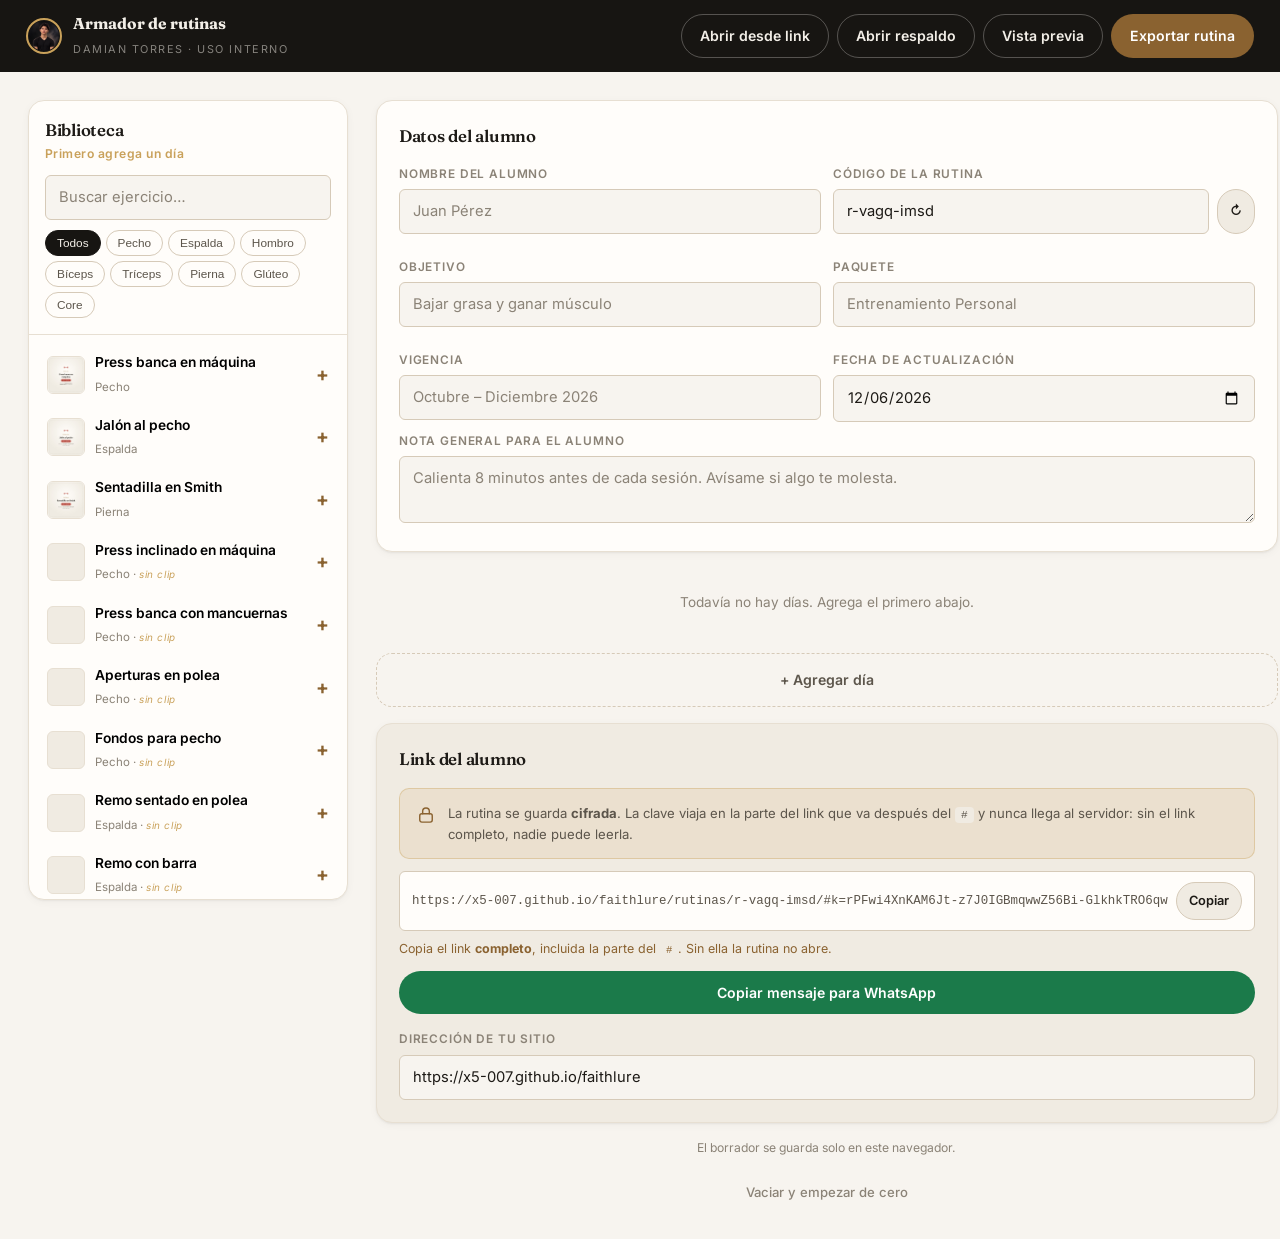
==== rutinas/armador/index.html @ 35e8b921 "Agregar rutinas personalizadas cifradas para alumnos Sistema para armar rutinas y mandarlas por What" ====
<!DOCTYPE html>
<html lang="es">
<head>
<meta charset="UTF-8">
<meta name="viewport" content="width=device-width, initial-scale=1.0">
<title>Armador de rutinas</title>
<meta name="robots" content="noindex, nofollow">
<meta name="theme-color" content="#171512">

<link rel="icon" href="../../img/perfil.png">
<link rel="preconnect" href="https://fonts.googleapis.com">
<link rel="preconnect" href="https://fonts.gstatic.com" crossorigin>
<link href="https://fonts.googleapis.com/css2?family=Fraunces:opsz,wght@9..144,400;9..144,500;9..144,600;9..144,700&family=Inter:wght@400;500;600;700&display=swap" rel="stylesheet">
<link rel="stylesheet" href="armador.css">
</head>
<body>

<header class="bar">
  <div class="bar__brand">
    <img src="../../img/perfil.png" alt="">
    <div>
      <strong>Armador de rutinas</strong>
      <span id="barRol">Uso interno</span>
    </div>
  </div>
  <div class="bar__actions">
    <button class="btn btn--ghost" id="btnImportarLink" type="button">Abrir desde link</button>
    <button class="btn btn--ghost" id="btnImportar" type="button">Abrir respaldo</button>
    <button class="btn btn--ghost" id="btnVista" type="button">Vista previa</button>
    <button class="btn btn--primary" id="btnExportar" type="button">Exportar rutina</button>
  </div>
  <input type="file" id="fileImport" accept=".json,application/json" hidden>
</header>

<main class="layout">

  <!-- ============ BIBLIOTECA ============ -->
  <aside class="biblio">
    <div class="biblio__head">
      <h2>Biblioteca</h2>
      <p id="biblioDestino">Agrega al día activo</p>
      <input type="search" id="buscar" class="input" placeholder="Buscar ejercicio…" autocomplete="off">
      <div class="filtros" id="filtros"></div>
    </div>
    <div class="biblio__list" id="biblioList"></div>
  </aside>

  <!-- ============ RUTINA ============ -->
  <section class="editor">

    <div class="card">
      <h2 class="card__title">Datos del alumno</h2>
      <div class="grid2">
        <label class="field">
          <span>Nombre del alumno</span>
          <input class="input" id="fAlumno" placeholder="Juan Pérez" autocomplete="off">
        </label>
        <label class="field">
          <span>Código de la rutina</span>
          <div class="field__row">
            <input class="input" id="fSlug" placeholder="r-7k2f-m3x8" autocomplete="off">
            <button class="btn btn--mini" id="btnSlug" type="button" title="Generar otro código">↻</button>
          </div>
        </label>
        <label class="field">
          <span>Objetivo</span>
          <input class="input" id="fObjetivo" placeholder="Bajar grasa y ganar músculo" autocomplete="off">
        </label>
        <label class="field">
          <span>Paquete</span>
          <input class="input" id="fPaquete" placeholder="Entrenamiento Personal" autocomplete="off">
        </label>
        <label class="field">
          <span>Vigencia</span>
          <input class="input" id="fVigencia" placeholder="Octubre – Diciembre 2026" autocomplete="off">
        </label>
        <label class="field">
          <span>Fecha de actualización</span>
          <input class="input" id="fFecha" type="date">
        </label>
      </div>
      <label class="field">
        <span>Nota general para el alumno</span>
        <textarea class="input" id="fNota" rows="2" placeholder="Calienta 8 minutos antes de cada sesión. Avísame si algo te molesta."></textarea>
      </label>
    </div>

    <div class="dias" id="dias"></div>

    <button class="btn btn--dashed" id="btnDia" type="button">+ Agregar día</button>

    <div class="card card--muted">
      <h2 class="card__title">Link del alumno</h2>
      <div class="candado">
        <svg viewBox="0 0 24 24" fill="none" stroke="currentColor" stroke-width="1.7" stroke-linecap="round">
          <rect x="4.5" y="10.5" width="15" height="10" rx="2.5"/><path d="M8 10.5V7.5a4 4 0 0 1 8 0v3"/>
        </svg>
        <p>La rutina se guarda <b>cifrada</b>. La clave viaja en la parte del link
           que va después del <code>#</code> y nunca llega al servidor: sin el link
           completo, nadie puede leerla.</p>
      </div>
      <div class="publicar__link">
        <code id="linkFinal">—</code>
        <button class="btn btn--mini" id="btnCopiarLink" type="button">Copiar</button>
      </div>
      <p class="hint aviso-clave">Copia el link <b>completo</b>, incluida la parte del <code>#</code>.
         Sin ella la rutina no abre.</p>
      <button class="btn btn--wa" id="btnWa" type="button">Copiar mensaje para WhatsApp</button>

      <label class="field" style="margin-top:16px">
        <span>Dirección de tu sitio</span>
        <input class="input" id="fSitio" placeholder="https://x5-007.github.io/faithlure">
      </label>
    </div>

    <p class="autosave">El borrador se guarda solo en este navegador.</p>
    <button class="btn btn--danger-ghost" id="btnLimpiar" type="button">Vaciar y empezar de cero</button>
  </section>
</main>

<!-- ============ MODAL DE EXPORTACIÓN ============ -->
<div class="modal" id="modal" hidden>
  <div class="modal__box">
    <button class="modal__x" id="modalX" type="button" aria-label="Cerrar">✕</button>
    <h2>Rutina cifrada y lista</h2>

    <div class="modal__files">
      <button class="btn btn--primary" id="btnFileHtml" type="button">Descargar index.html</button>
      <button class="btn btn--ghost" id="btnFileJson" type="button">Descargar respaldo</button>
    </div>

    <p class="modal__sub"><b>index.html</b> es el único archivo que va a GitHub.
       Dentro lleva la rutina cifrada.</p>

    <ol class="pasos">
      <li>En <b>github.com</b> abre tu repositorio y entra a la carpeta <code>rutinas</code>.</li>
      <li><b>Add file → Upload files</b>.</li>
      <li>Arrastra <code>index.html</code> y escribe la ruta <code id="mRuta"></code> antes del nombre.</li>
      <li><b>Commit changes</b>. En menos de un minuto el link funciona.</li>
    </ol>

    <div class="peligro">
      <strong>El respaldo NO se sube a GitHub.</strong>
      <p>El archivo <code id="mRespaldo"></code> tiene la clave sin cifrar. Guárdalo
         en tu computadora: es lo que te deja volver a editar esta rutina.
         Si lo subes al repositorio, el cifrado deja de servir de nada.</p>
    </div>

    <p class="hint">¿Perdiste el respaldo? Usa <b>«Abrir desde link»</b> y pega la URL
       completa del alumno: de ahí se recupera la rutina para editarla.</p>
  </div>
</div>

<div class="toast" id="toast" hidden></div>

<script src="../../config.js"></script>
<script src="../ejercicios.js"></script>
<script src="armador.js"></script>
</body>
</html>
---- rutinas/armador/armador.css ----
/* =========================================================================
   ARMADOR DE RUTINAS — panel interno
   Mismos tokens que el sitio, en una interfaz de trabajo más compacta.
   ========================================================================= */
:root {
  --paper:      #f7f4ef;
  --blanco:     #fffdf8;
  --paper-warm: #f0ebe2;
  --paper-card: #fffdfa;
  --ink:        #171512;
  --ink-line:   rgba(247, 244, 239, 0.14);

  --text:       #1d1a16;
  --text-soft:  #5c554b;
  --text-mute:  #8b8377;
  --text-onink: #f3efe8;

  --clay:       #8a6230;   /* bronce para texto: pasa contraste */
  --clay-deep:  #6f4e26;
  --bronze:     #c9a15a;   /* oro de la marca */
  --bronze-soft: rgba(201, 161, 90, 0.14);
  --green:      #1b7a4a;
  --peligro:    #b23a2e;

  --line:       #e7dfd2;
  --line-strong:#d6cab8;

  --font-display: 'Fraunces', Georgia, serif;
  --font-body: 'Inter', -apple-system, BlinkMacSystemFont, sans-serif;

  --r-sm: 6px;
  --r-md: 10px;
  --r-lg: 16px;
  --r-pill: 999px;
  --shadow-sm: 0 1px 2px rgba(23,21,18,.05), 0 2px 8px rgba(23,21,18,.04);
  --shadow-md: 0 8px 28px rgba(23,21,18,.12);
  --ease: cubic-bezier(.22,.61,.36,1);
}

*, *::before, *::after { box-sizing: border-box; }
body {
  margin: 0;
  background: var(--paper);
  color: var(--text);
  font-family: var(--font-body);
  font-size: 15px;
  line-height: 1.55;
  -webkit-font-smoothing: antialiased;
}
h2, h3 { font-family: var(--font-display); font-weight: 600; letter-spacing: -.015em; margin: 0; }
p { margin: 0; color: var(--text-soft); }
code { font-family: ui-monospace, SFMono-Regular, Menlo, monospace; font-size: .85em;
       background: var(--paper-warm); padding: 2px 6px; border-radius: 4px; }
:focus-visible { outline: 2px solid var(--clay); outline-offset: 2px; border-radius: 4px; }

/* ---- Barra superior ---------------------------------------------------- */
.bar {
  position: sticky; top: 0; z-index: 50;
  display: flex; align-items: center; gap: 16px; flex-wrap: wrap;
  padding: 12px clamp(14px, 3vw, 26px);
  background: var(--ink); color: var(--text-onink);
}
.bar__brand { display: flex; align-items: center; gap: 11px; margin-right: auto; }
.bar__brand img { width: 36px; height: 36px; border-radius: 50%; object-fit: cover;
                  border: 2px solid var(--bronze); padding: 1px; }
.bar__brand strong { display: block; font-family: var(--font-display); font-size: .98rem; }
.bar__brand span { font-size: .68rem; letter-spacing: .14em; text-transform: uppercase;
                   color: rgba(243,239,232,.5); }
.bar__actions { display: flex; gap: 8px; flex-wrap: wrap; }

/* ---- Botones ----------------------------------------------------------- */
.btn {
  display: inline-flex; align-items: center; justify-content: center; gap: 8px;
  padding: 10px 18px; border-radius: var(--r-pill); border: 1px solid transparent;
  font: inherit; font-weight: 600; font-size: .88rem; cursor: pointer;
  transition: background .2s var(--ease), border-color .2s var(--ease),
              color .2s var(--ease), transform .2s var(--ease);
}
.btn:hover { transform: translateY(-1px); }
.btn--primary { background: var(--clay); color: #fff; }
.btn--primary:hover { background: var(--clay-deep); }
.btn--ghost { background: transparent; border-color: rgba(247,244,239,.28); color: var(--text-onink); }
.btn--ghost:hover { border-color: var(--text-onink); background: rgba(247,244,239,.07); }
.btn--wa { background: var(--green); color: #fff; width: 100%; margin-top: 12px; }
.btn--wa:hover { background: #197143; }
.btn--mini { padding: 8px 12px; font-size: .8rem; background: var(--paper-warm);
             border-color: var(--line-strong); color: var(--text); }
.btn--mini:hover { border-color: var(--text-mute); }
.btn--dashed {
  width: 100%; background: transparent; border: 1px dashed var(--line-strong);
  color: var(--text-soft); padding: 15px; border-radius: var(--r-lg);
}
.btn--dashed:hover { border-color: var(--clay); color: var(--clay); }
.btn--danger-ghost { background: transparent; color: var(--text-mute); font-weight: 500;
                     font-size: .82rem; padding: 8px 0; }
.btn--danger-ghost:hover { color: var(--clay); }

/* ---- Layout ------------------------------------------------------------ */
.layout {
  display: grid;
  grid-template-columns: 320px minmax(0, 1fr);
  gap: clamp(16px, 2.4vw, 28px);
  max-width: 1340px;
  margin: 0 auto;
  padding: clamp(16px, 3vw, 28px);
  align-items: start;
}
@media (max-width: 960px) { .layout { grid-template-columns: 1fr; } }

/* ---- Biblioteca -------------------------------------------------------- */
.biblio {
  position: sticky; top: 76px;
  background: var(--paper-card); border: 1px solid var(--line);
  border-radius: var(--r-lg); box-shadow: var(--shadow-sm); overflow: hidden;
  max-height: calc(100vh - 100px); display: flex; flex-direction: column;
}
@media (max-width: 960px) { .biblio { position: static; max-height: 460px; } }

.biblio__head { padding: 16px; border-bottom: 1px solid var(--line); }
.biblio__head h2 { font-size: 1.05rem; }
.biblio__head p { font-size: .76rem; color: var(--bronze); font-weight: 600;
                  letter-spacing: .04em; margin: 2px 0 12px; }
.biblio__list { overflow-y: auto; padding: 8px; }

.filtros { display: flex; flex-wrap: wrap; gap: 5px; margin-top: 10px; }
.filtro {
  padding: 5px 11px; border-radius: var(--r-pill); border: 1px solid var(--line-strong);
  background: transparent; font-size: .74rem; font-weight: 500; cursor: pointer; color: var(--text-soft);
  transition: all .18s var(--ease);
}
.filtro:hover { border-color: var(--text-mute); }
.filtro.is-on { background: var(--ink); border-color: var(--ink); color: var(--text-onink); }

.bib-item {
  display: flex; align-items: center; gap: 10px; width: 100%;
  padding: 9px 10px; border: none; background: transparent; border-radius: var(--r-md);
  cursor: pointer; text-align: left; font: inherit; transition: background .15s var(--ease);
}
.bib-item:hover { background: var(--paper-warm); }
.bib-item__mini {
  width: 38px; height: 38px; border-radius: var(--r-sm); object-fit: cover; flex: none;
  background: var(--paper-warm); border: 1px solid var(--line);
}
.bib-item__txt { flex: 1; min-width: 0; }
.bib-item__txt b { display: block; font-size: .86rem; font-weight: 600;
                   overflow: hidden; text-overflow: ellipsis; white-space: nowrap; }
.bib-item__txt span { font-size: .72rem; color: var(--text-mute); }
.bib-item__add { color: var(--clay); font-size: 1.2rem; font-weight: 700; flex: none; }
.bib-item__sin { font-size: .62rem; color: var(--bronze); letter-spacing: .06em; }

.vacio { padding: 24px 12px; text-align: center; font-size: .85rem; color: var(--text-mute); }

/* ---- Tarjetas del editor ----------------------------------------------- */
.editor { display: grid; gap: 16px; }
.card {
  background: var(--paper-card); border: 1px solid var(--line);
  border-radius: var(--r-lg); padding: clamp(16px, 2.4vw, 22px); box-shadow: var(--shadow-sm);
}
.card--muted { background: var(--paper-warm); }
.card__title { font-size: 1.05rem; margin-bottom: 16px; }

.grid2 { display: grid; grid-template-columns: repeat(2, minmax(0,1fr)); gap: 12px; }
@media (max-width: 620px) { .grid2 { grid-template-columns: 1fr; } }

.field { display: block; margin-bottom: 12px; }
.field:last-child { margin-bottom: 0; }
.field > span {
  display: flex; align-items: baseline; gap: 8px;
  font-size: .74rem; font-weight: 600; letter-spacing: .07em;
  text-transform: uppercase; color: var(--text-mute); margin-bottom: 6px;
}
.field > span small { text-transform: none; letter-spacing: 0; font-weight: 500;
                      font-size: .72rem; color: var(--bronze); }
.field__row { display: flex; gap: 8px; }
.field__row .input { flex: 1; }

.input {
  width: 100%; padding: 10px 13px; border: 1px solid var(--line-strong);
  border-radius: var(--r-sm); background: var(--paper); color: var(--text);
  font: inherit; font-size: .92rem; transition: border-color .18s var(--ease), box-shadow .18s var(--ease);
}
.input:focus { outline: none; border-color: var(--clay); box-shadow: 0 0 0 3px rgba(201,161,90,.18); }
.input::placeholder { color: var(--text-mute); }
textarea.input { resize: vertical; line-height: 1.5; }

.hint { font-size: .78rem; color: var(--text-mute); margin-top: 8px; }

/* ---- Días -------------------------------------------------------------- */
.dias { display: grid; gap: 14px; }

.dia-card {
  background: var(--paper-card); border: 1px solid var(--line);
  border-radius: var(--r-lg); box-shadow: var(--shadow-sm); overflow: hidden;
  transition: border-color .2s var(--ease), box-shadow .2s var(--ease);
}
.dia-card.is-activo { border-color: var(--bronze); box-shadow: 0 0 0 1px var(--bronze), var(--shadow-sm); }

.dia-card__head {
  display: flex; align-items: center; gap: 10px; flex-wrap: wrap;
  padding: 13px 16px; background: var(--paper-warm); border-bottom: 1px solid var(--line);
  cursor: pointer;
}
.dia-card.is-activo .dia-card__head { background: rgba(201,161,90,.12); }
.dia-card__n {
  display: grid; place-items: center; width: 26px; height: 26px; flex: none;
  border-radius: var(--r-pill); background: var(--ink); color: var(--text-onink);
  font-size: .76rem; font-weight: 700;
}
.dia-card__inputs { display: flex; gap: 8px; flex: 1; min-width: 200px; }
.dia-card__inputs .input { padding: 7px 11px; font-size: .86rem; }
.dia-card__tools { display: flex; gap: 4px; }
.icon-btn {
  width: 30px; height: 30px; display: grid; place-items: center; cursor: pointer;
  border: 1px solid var(--line-strong); background: var(--paper-card);
  border-radius: var(--r-sm); font-size: .82rem; color: var(--text-soft);
  transition: all .15s var(--ease);
}
.icon-btn:hover { border-color: var(--text); color: var(--text); }
.icon-btn--del:hover { border-color: var(--clay); color: var(--clay); }

.dia-card__body { padding: 14px 16px; }
.dia-vacio {
  padding: 20px; text-align: center; font-size: .85rem; color: var(--text-mute);
  border: 1px dashed var(--line-strong); border-radius: var(--r-md);
}

.bloque-ed { margin-bottom: 16px; }
.bloque-ed:last-child { margin-bottom: 0; }
.bloque-ed__t {
  display: flex; align-items: center; gap: 10px;
  font-size: .68rem; font-weight: 600; letter-spacing: .14em; text-transform: uppercase;
  color: var(--clay); margin-bottom: 8px;
}
.bloque-ed__t::after { content: ''; flex: 1; height: 1px; background: var(--line); }

/* Fila de ejercicio */
.ej-row {
  display: grid; grid-template-columns: 34px 1fr auto; gap: 10px; align-items: start;
  padding: 10px; border: 1px solid var(--line); border-radius: var(--r-md);
  margin-bottom: 8px; background: var(--paper);
}
.ej-row:last-child { margin-bottom: 0; }
.ej-row__mini { width: 34px; height: 34px; border-radius: var(--r-sm); object-fit: cover;
                background: var(--paper-warm); border: 1px solid var(--line); }
.ej-row__main { min-width: 0; }
.ej-row__name { font-size: .88rem; font-weight: 600; margin-bottom: 7px; }
.ej-row__campos { display: grid; grid-template-columns: 62px 86px 86px 1fr; gap: 6px; }
@media (max-width: 760px) { .ej-row__campos { grid-template-columns: 1fr 1fr; } }
.ej-row__campos .input { padding: 6px 9px; font-size: .82rem; }
.ej-row__tools { display: flex; flex-direction: column; gap: 4px; }
@media (min-width: 760px) { .ej-row__tools { flex-direction: row; align-self: center; } }

/* ---- Publicar ---------------------------------------------------------- */
.publicar__link {
  display: flex; align-items: center; gap: 8px; margin-top: 12px;
  padding: 10px 12px; background: var(--paper-card);
  border: 1px solid var(--line-strong); border-radius: var(--r-sm);
}
.publicar__link code {
  flex: 1; background: none; padding: 0; font-size: .78rem;
  overflow: hidden; text-overflow: ellipsis; white-space: nowrap; color: var(--text-soft);
}

.autosave { font-size: .76rem; color: var(--text-mute); text-align: center; }

/* ---- Modal ------------------------------------------------------------- */
.modal {
  position: fixed; inset: 0; z-index: 80; display: grid; place-items: center;
  background: rgba(23,21,18,.55); backdrop-filter: blur(4px); padding: 20px;
  overflow-y: auto;
}
.modal[hidden] { display: none; }
.modal__box {
  position: relative; width: 100%; max-width: 520px; background: var(--paper-card);
  border-radius: var(--r-lg); padding: clamp(22px, 4vw, 32px); box-shadow: var(--shadow-md);
}
.modal__box h2 { font-size: 1.5rem; margin-bottom: 8px; }
.modal__x {
  position: absolute; top: 14px; right: 14px; width: 30px; height: 30px;
  border: none; background: var(--paper-warm); border-radius: 50%; cursor: pointer;
  color: var(--text-soft); font-size: .9rem;
}
.modal__files { display: flex; gap: 8px; flex-wrap: wrap; margin: 18px 0; }
.modal__files .btn--ghost { border-color: var(--line-strong); color: var(--text); }
.modal__files .btn--ghost:hover { border-color: var(--text); background: var(--paper-warm); }

.pasos { margin: 0 0 16px; padding-left: 20px; font-size: .86rem; color: var(--text-soft); }
.pasos li { margin-bottom: 7px; }

/* ---- Aviso flotante ---------------------------------------------------- */
.toast {
  position: fixed; left: 50%; bottom: 24px; transform: translateX(-50%);
  z-index: 90; padding: 12px 22px; border-radius: var(--r-pill);
  background: var(--ink); color: var(--text-onink); font-size: .86rem; font-weight: 500;
  box-shadow: var(--shadow-md);
}
.toast[hidden] { display: none; }

@media (prefers-reduced-motion: reduce) {
  *, *::before, *::after { transition-duration: .001ms !important; }
}

/* ---- Bloque del candado (explica el cifrado) --------------------------- */
.candado {
  display: flex;
  gap: 12px;
  padding: 14px 16px;
  border-radius: var(--r-md);
  background: var(--bronze-soft);
  border: 1px solid rgba(201, 161, 90, 0.38);
}
.candado svg { width: 20px; height: 20px; color: var(--clay); flex: none; margin-top: 2px; }
.candado p { font-size: .82rem; color: var(--text-soft); }

.aviso-clave { color: var(--clay) !important; }

/* ---- Advertencia del respaldo ----------------------------------------- */
.peligro {
  margin: 16px 0;
  padding: 14px 16px;
  border-radius: var(--r-md);
  background: rgba(178, 58, 46, .07);
  border: 1px solid rgba(178, 58, 46, .3);
  border-left: 3px solid var(--peligro);
}
.peligro strong { display: block; font-size: .88rem; color: var(--peligro); margin-bottom: 5px; }
.peligro p { font-size: .82rem; }

.modal__sub { font-size: .85rem; margin-bottom: 16px; }
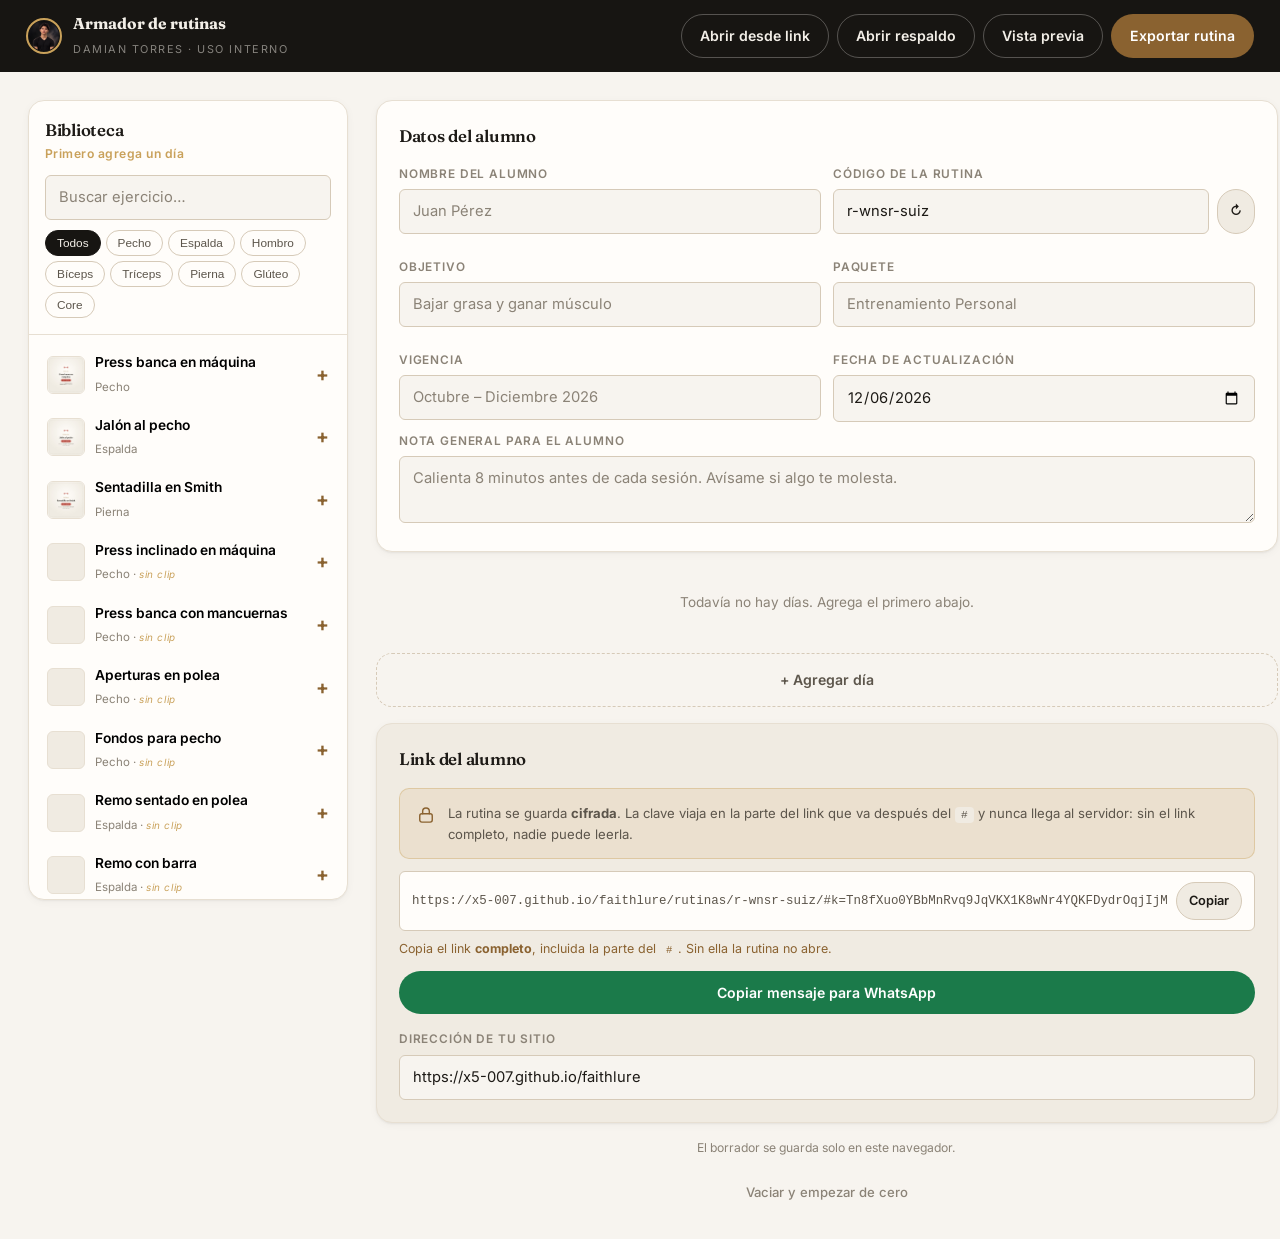
==== commit fa350846: "Corregir las instrucciones de subida a GitHub El cargador web de GitHub no permite escribir una ruta" ====
--- a/rutinas/armador/index.html
+++ b/rutinas/armador/index.html
@@ -133,9 +133,11 @@
        Dentro lleva la rutina cifrada.</p>
 
     <ol class="pasos">
+      <li>En tu computadora crea una carpeta llamada <code id="mRuta"></code>
+          y mete dentro el <code>index.html</code> que acabas de descargar.</li>
       <li>En <b>github.com</b> abre tu repositorio y entra a la carpeta <code>rutinas</code>.</li>
-      <li><b>Add file → Upload files</b>.</li>
-      <li>Arrastra <code>index.html</code> y escribe la ruta <code id="mRuta"></code> antes del nombre.</li>
+      <li><b>Add file → Upload files</b> y arrastra <b>la carpeta completa</b>
+          (no el archivo suelto: así GitHub respeta el nombre de la carpeta).</li>
       <li><b>Commit changes</b>. En menos de un minuto el link funciona.</li>
     </ol>
 
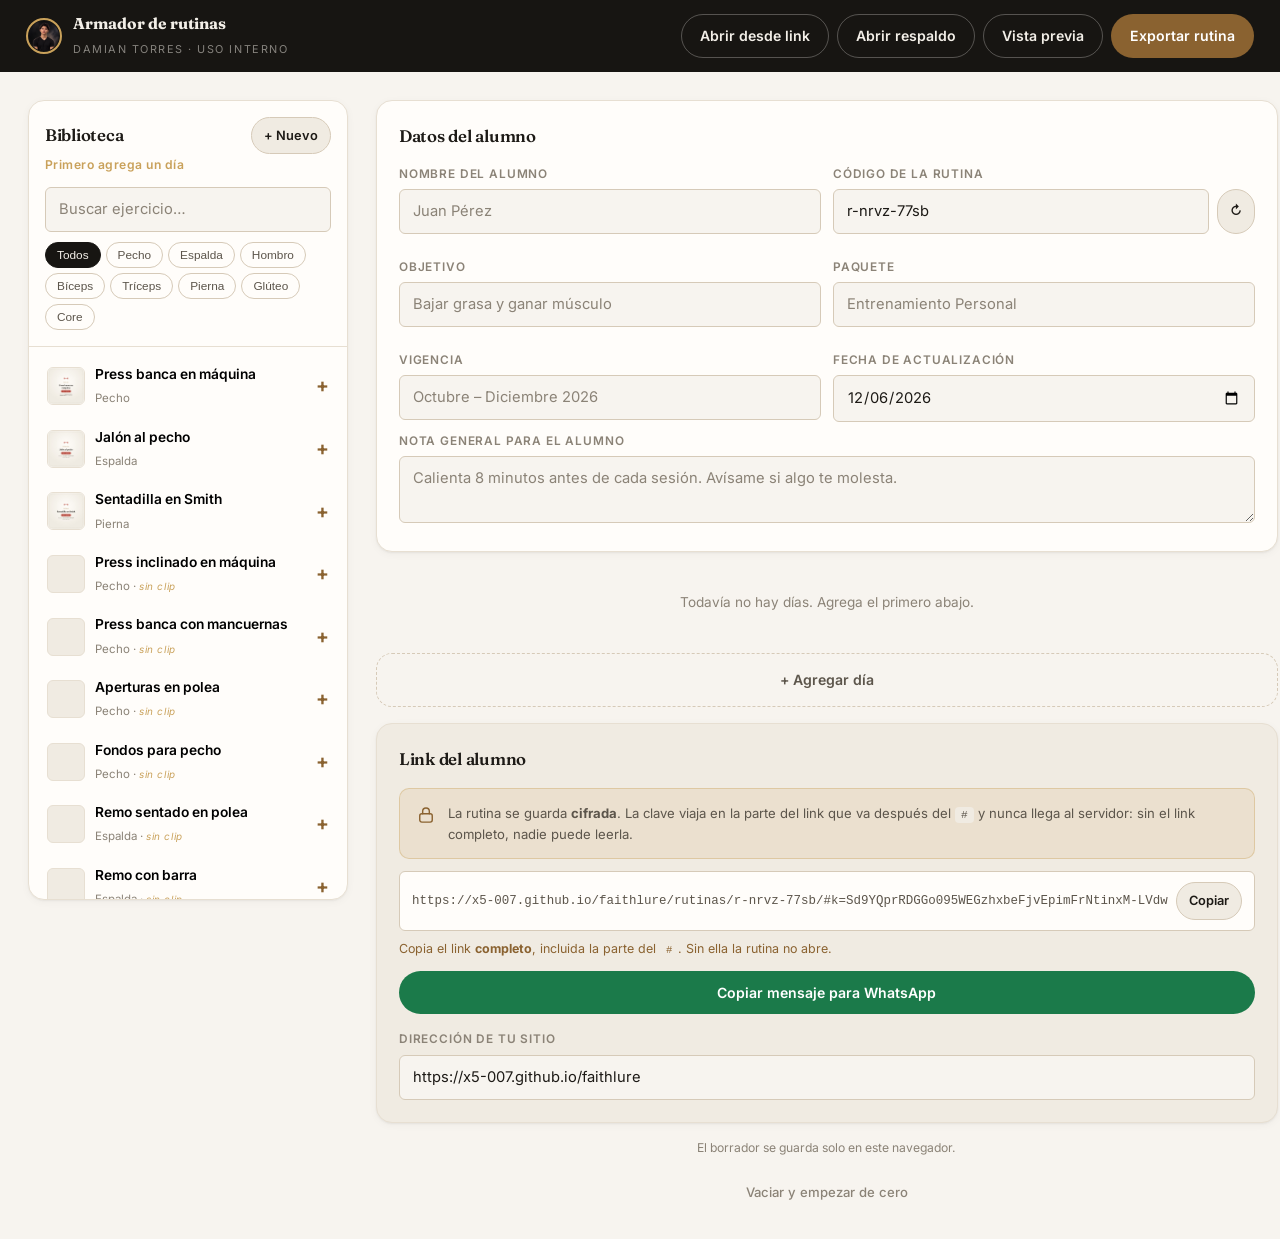
==== commit ee39fca1: "Agregar ejercicios nuevos desde el armador Antes había que editar ejercicios.js a mano en GitHub par" ====
--- a/rutinas/armador/index.html
+++ b/rutinas/armador/index.html
@@ -37,8 +37,15 @@
   <!-- ============ BIBLIOTECA ============ -->
   <aside class="biblio">
     <div class="biblio__head">
-      <h2>Biblioteca</h2>
+      <div class="biblio__top">
+        <h2>Biblioteca</h2>
+        <button class="btn btn--mini" id="btnNuevoEj" type="button">+ Nuevo</button>
+      </div>
       <p id="biblioDestino">Agrega al día activo</p>
+      <div class="biblio__guardar" id="biblioGuardar" hidden>
+        <p id="extrasCuenta"></p>
+        <button class="btn btn--mini" id="btnBajarBiblio" type="button">Guardarlos en el sitio</button>
+      </div>
       <input type="search" id="buscar" class="input" placeholder="Buscar ejercicio…" autocomplete="off">
       <div class="filtros" id="filtros"></div>
     </div>
@@ -153,6 +160,75 @@
   </div>
 </div>
 
+<!-- ============ MODAL: NUEVO EJERCICIO ============ -->
+<div class="modal" id="modalEj" hidden>
+  <div class="modal__box">
+    <button class="modal__x" id="modalEjX" type="button" aria-label="Cerrar">✕</button>
+    <h2>Nuevo ejercicio</h2>
+    <p class="modal__sub">Queda disponible en la biblioteca al instante.</p>
+
+    <label class="field">
+      <span>Nombre del ejercicio</span>
+      <input class="input" id="nvNombre" placeholder="Remo con barra" autocomplete="off">
+    </label>
+
+    <div class="grid2">
+      <label class="field">
+        <span>Grupo muscular</span>
+        <select class="input" id="nvGrupo"></select>
+      </label>
+      <label class="field" id="nvGrupoOtroCampo" hidden>
+        <span>Nombre del grupo nuevo</span>
+        <input class="input" id="nvGrupoOtro" placeholder="Antebrazo" autocomplete="off">
+      </label>
+    </div>
+
+    <label class="field">
+      <span>Archivo del clip <small>opcional</small></span>
+      <input class="input" id="nvClip" placeholder="remo-con-barra.mp4" autocomplete="off">
+    </label>
+
+    <div class="candado">
+      <svg viewBox="0 0 24 24" fill="none" stroke="currentColor" stroke-width="1.7" stroke-linecap="round" stroke-linejoin="round">
+        <path d="M12 16V4m0 0L7.5 8.5M12 4l4.5 4.5M4 17v2a2 2 0 0 0 2 2h12a2 2 0 0 0 2-2v-2"/>
+      </svg>
+      <p>El video no se sube desde aquí. Graba tu clip, nómbralo igual que
+         escribiste arriba y súbelo a la carpeta <code>rutinas/clips/</code>.
+         Mientras tanto el ejercicio funciona, solo que sin animación.</p>
+    </div>
+
+    <button class="btn btn--primary btn--bloque" id="nvGuardar" type="button" style="width:100%;margin-top:16px">
+      Agregar a la biblioteca
+    </button>
+  </div>
+</div>
+
+<!-- ============ MODAL: GUARDAR BIBLIOTECA ============ -->
+<div class="modal" id="modalBib" hidden>
+  <div class="modal__box">
+    <button class="modal__x" id="modalBibX" type="button" aria-label="Cerrar">✕</button>
+    <h2>Guardar tus ejercicios en el sitio</h2>
+    <p class="modal__sub">Así dejan de vivir solo en este navegador y los tienes
+       desde cualquier computadora.</p>
+
+    <div class="modal__files">
+      <button class="btn btn--primary" id="btnFileBib" type="button">Descargar ejercicios.js</button>
+    </div>
+
+    <ol class="pasos">
+      <li>En <b>github.com</b> abre tu repositorio y entra a <code>rutinas</code>.</li>
+      <li>Haz clic en el archivo <code>ejercicios.js</code> y luego en el <b>lápiz</b> (Edit).</li>
+      <li>Selecciona todo el contenido y bórralo.</li>
+      <li>Abre el <code>ejercicios.js</code> que descargaste con el Bloc de notas,
+          copia todo y pégalo ahí.</li>
+      <li><b>Commit changes</b>.</li>
+    </ol>
+
+    <p class="hint">Al recargar el armador, tus ejercicios ya vendrán del archivo
+       y la lista local se limpia sola. No se duplican.</p>
+  </div>
+</div>
+
 <div class="toast" id="toast" hidden></div>
 
 <script src="../../config.js"></script>
--- a/rutinas/armador/armador.css
+++ b/rutinas/armador/armador.css
@@ -327,3 +327,48 @@
 .peligro p { font-size: .82rem; }
 
 .modal__sub { font-size: .85rem; margin-bottom: 16px; }
+
+/* ---- Cabecera de la biblioteca ----------------------------------------- */
+.biblio__top { display: flex; align-items: center; justify-content: space-between; gap: 10px; }
+
+.biblio__guardar {
+  display: flex;
+  align-items: center;
+  gap: 10px;
+  flex-wrap: wrap;
+  margin-top: 12px;
+  padding: 10px 12px;
+  border-radius: var(--r-md);
+  background: var(--bronze-soft);
+  border: 1px solid rgba(201, 161, 90, .38);
+}
+.biblio__guardar[hidden] { display: none; }
+.biblio__guardar p { font-size: .76rem; flex: 1; min-width: 130px; color: var(--text-soft); }
+.biblio__guardar b { color: var(--clay); }
+
+/* ---- Fila de la biblioteca con botón de quitar -------------------------- */
+.bib-fila { display: flex; align-items: center; gap: 2px; }
+.bib-fila .bib-item { flex: 1; min-width: 0; }
+.bib-item__quitar { flex: none; width: 26px; height: 26px; font-size: .7rem; opacity: 0; }
+.bib-fila:hover .bib-item__quitar,
+.bib-item__quitar:focus-visible { opacity: 1; }
+@media (hover: none) { .bib-item__quitar { opacity: 1; } }
+
+.bib-item__tuyo {
+  display: inline-block;
+  margin-left: 7px;
+  padding: 1px 7px;
+  border-radius: var(--r-pill);
+  background: var(--bronze-soft);
+  border: 1px solid rgba(201, 161, 90, .4);
+  color: var(--clay);
+  font-size: .6rem;
+  font-weight: 600;
+  font-style: normal;
+  letter-spacing: .08em;
+  text-transform: uppercase;
+  vertical-align: middle;
+}
+
+/* El bloque del candado también sirve de aviso en el alta de ejercicios */
+.modal .candado { margin-top: 14px; }
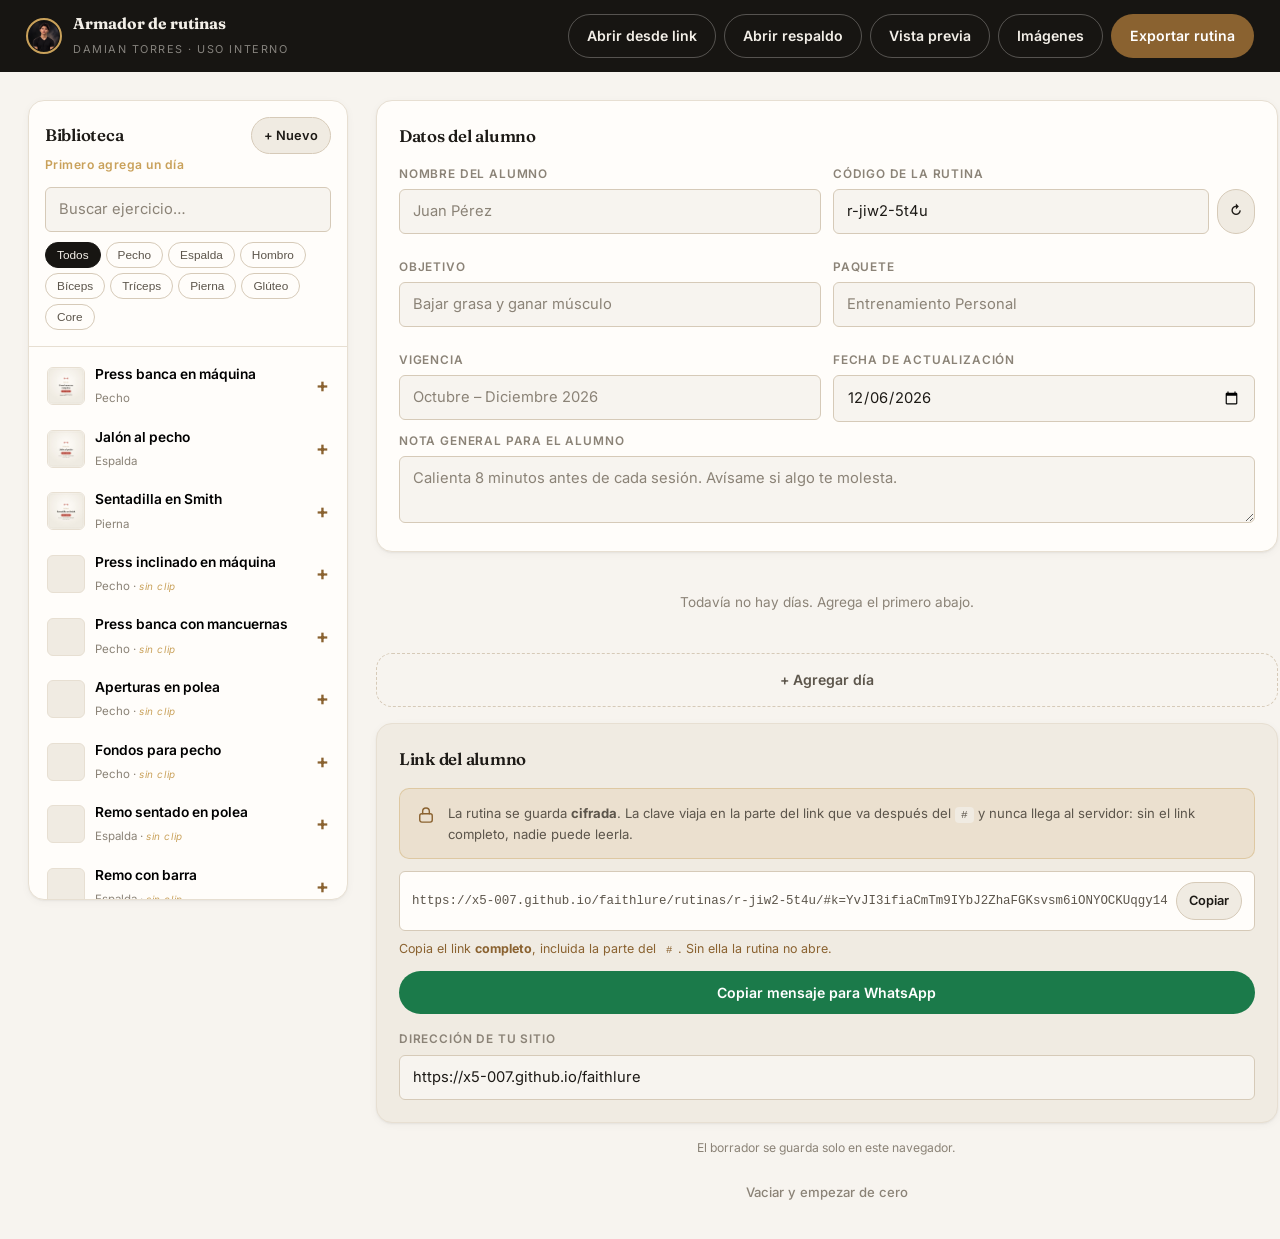
==== commit b15bfb93: "Generar imágenes de la rutina en formato historia Botón "Imágenes" en el armador: arma la rutina com" ====
--- a/rutinas/armador/index.html
+++ b/rutinas/armador/index.html
@@ -27,6 +27,7 @@
     <button class="btn btn--ghost" id="btnImportarLink" type="button">Abrir desde link</button>
     <button class="btn btn--ghost" id="btnImportar" type="button">Abrir respaldo</button>
     <button class="btn btn--ghost" id="btnVista" type="button">Vista previa</button>
+    <button class="btn btn--ghost" id="btnImagenes" type="button">Imágenes</button>
     <button class="btn btn--primary" id="btnExportar" type="button">Exportar rutina</button>
   </div>
   <input type="file" id="fileImport" accept=".json,application/json" hidden>
@@ -229,10 +230,31 @@
   </div>
 </div>
 
+<!-- ============ MODAL: IMÁGENES ============ -->
+<div class="modal" id="modalImg" hidden>
+  <div class="modal__box modal__box--ancho">
+    <button class="modal__x" id="modalImgX" type="button" aria-label="Cerrar">✕</button>
+    <h2>Imágenes para compartir</h2>
+    <p class="modal__sub">Formato historia (1080 × 1920), listo para estados de
+       WhatsApp e Instagram. Los días largos se parten solos.</p>
+
+    <div class="img-acciones">
+      <button class="btn btn--primary" id="btnBajarTodas" type="button">Descargar todas</button>
+      <span class="hint" id="imgCuenta"></span>
+    </div>
+
+    <div class="img-grid" id="imgGrid"></div>
+
+    <p class="hint">Las imágenes son una foto fija: si editas la rutina después,
+       vuelve a generarlas. El link del alumno sí se actualiza solo.</p>
+  </div>
+</div>
+
 <div class="toast" id="toast" hidden></div>
 
 <script src="../../config.js"></script>
 <script src="../ejercicios.js"></script>
+<script src="../base/imagenes.js"></script>
 <script src="armador.js"></script>
 </body>
 </html>
--- a/rutinas/armador/armador.css
+++ b/rutinas/armador/armador.css
@@ -372,3 +372,56 @@
 
 /* El bloque del candado también sirve de aviso en el alta de ejercicios */
 .modal .candado { margin-top: 14px; }
+
+/* ---- Modal de imágenes -------------------------------------------------- */
+.modal__box--ancho { max-width: 860px; }
+
+.img-acciones {
+  display: flex;
+  align-items: center;
+  gap: 14px;
+  flex-wrap: wrap;
+  margin: 18px 0 16px;
+}
+
+.img-grid {
+  display: grid;
+  grid-template-columns: repeat(auto-fill, minmax(170px, 1fr));
+  gap: 14px;
+  max-height: 56vh;
+  overflow-y: auto;
+  padding: 4px;
+}
+
+.img-card {
+  margin: 0;
+  background: var(--paper-warm);
+  border: 1px solid var(--line);
+  border-radius: var(--r-md);
+  overflow: hidden;
+}
+.img-card img {
+  display: block;
+  width: 100%;
+  aspect-ratio: 1080 / 1920;
+  object-fit: cover;
+  object-position: top;
+  background: var(--paper);
+}
+.img-card figcaption {
+  display: flex;
+  align-items: center;
+  justify-content: space-between;
+  gap: 8px;
+  padding: 9px 10px;
+  border-top: 1px solid var(--line);
+  background: var(--paper-card);
+}
+.img-card figcaption span {
+  font-size: .78rem;
+  font-weight: 600;
+  overflow: hidden;
+  text-overflow: ellipsis;
+  white-space: nowrap;
+}
+.img-card .btn--mini { padding: 5px 10px; font-size: .72rem; flex: none; }
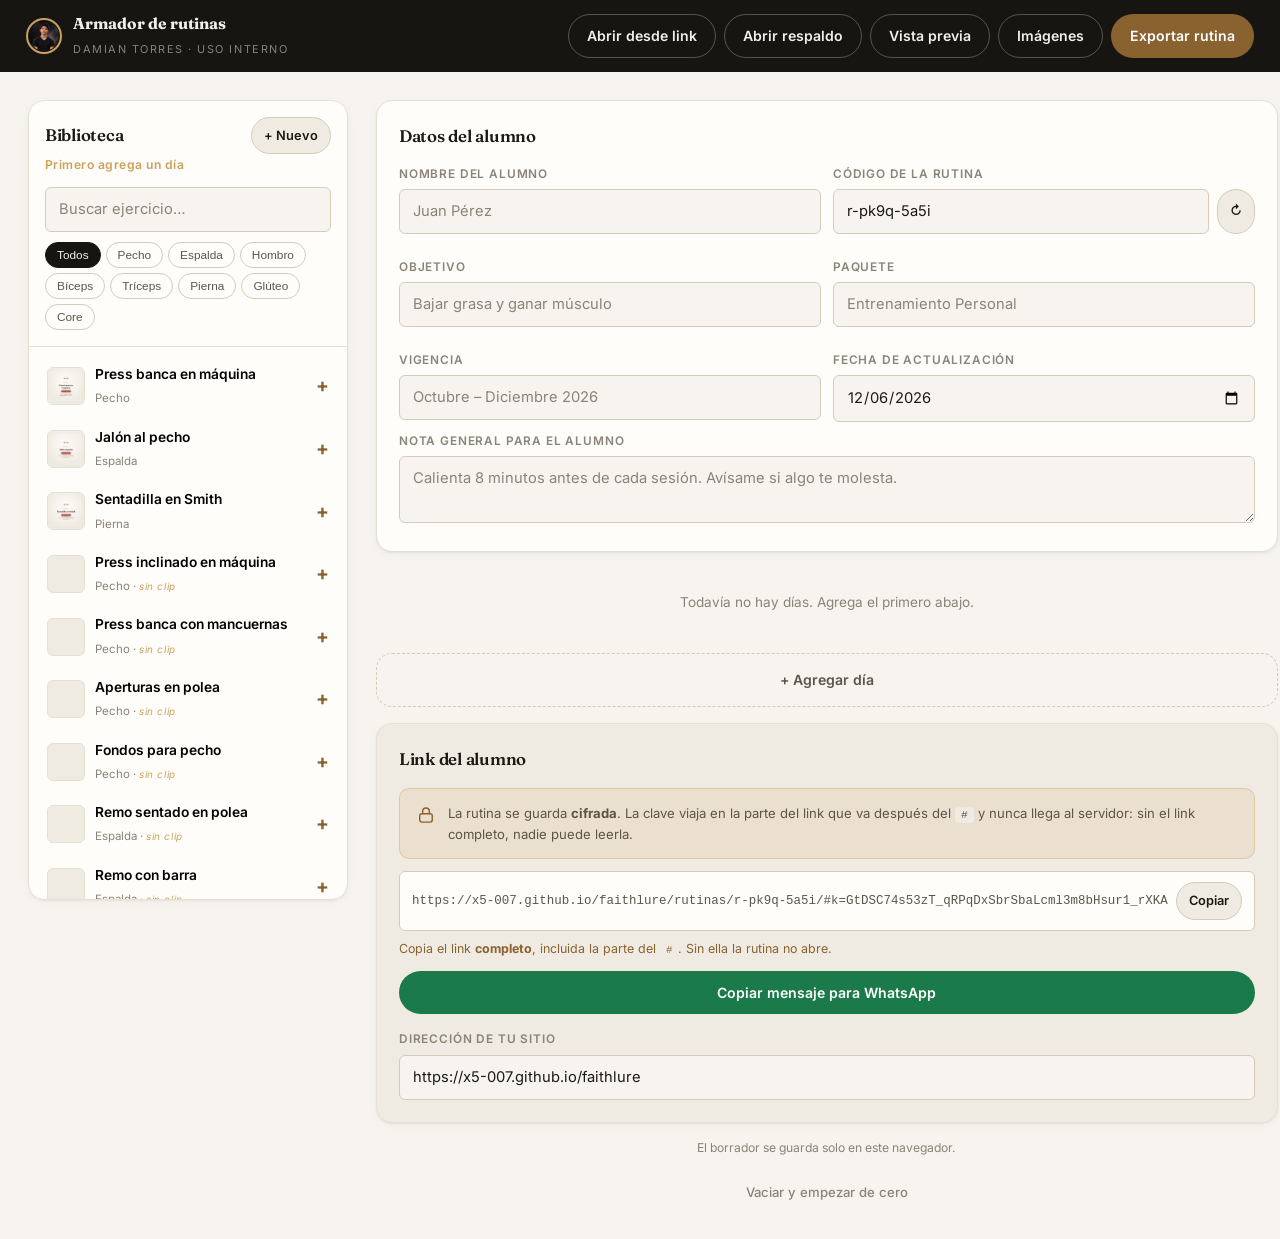
==== commit e0b488b8: "Hacer visible el fallo al generar imágenes y tolerar navegadores restrictivos Si la exportación del " ====
--- a/rutinas/armador/index.html
+++ b/rutinas/armador/index.html
@@ -253,8 +253,8 @@
 <div class="toast" id="toast" hidden></div>
 
 <script src="../../config.js"></script>
-<script src="../ejercicios.js"></script>
-<script src="../base/imagenes.js"></script>
-<script src="armador.js"></script>
+<script src="../ejercicios.js?v=4"></script>
+<script src="../base/imagenes.js?v=4"></script>
+<script src="armador.js?v=4"></script>
 </body>
 </html>
--- a/rutinas/armador/armador.css
+++ b/rutinas/armador/armador.css
@@ -38,6 +38,10 @@
 }
 
 *, *::before, *::after { box-sizing: border-box; }
+
+/* Un display propio (por ejemplo .btn con inline-flex) le gana al display:none
+   que el navegador aplica a [hidden]. Con esto, ocultar siempre oculta. */
+[hidden] { display: none !important; }
 body {
   margin: 0;
   background: var(--paper);
@@ -425,3 +429,16 @@
   white-space: nowrap;
 }
 .img-card .btn--mini { padding: 5px 10px; font-size: .72rem; flex: none; }
+
+/* ---- Error al generar imágenes ----------------------------------------- */
+.img-error {
+  grid-column: 1 / -1;
+  padding: 18px 20px;
+  border-radius: var(--r-md);
+  background: rgba(178, 58, 46, .07);
+  border: 1px solid rgba(178, 58, 46, .3);
+  border-left: 3px solid var(--peligro);
+}
+.img-error strong { display: block; font-size: .92rem; color: var(--peligro); margin-bottom: 7px; }
+.img-error p { font-size: .84rem; margin-bottom: 8px; }
+.img-error p:last-child { margin-bottom: 0; }
